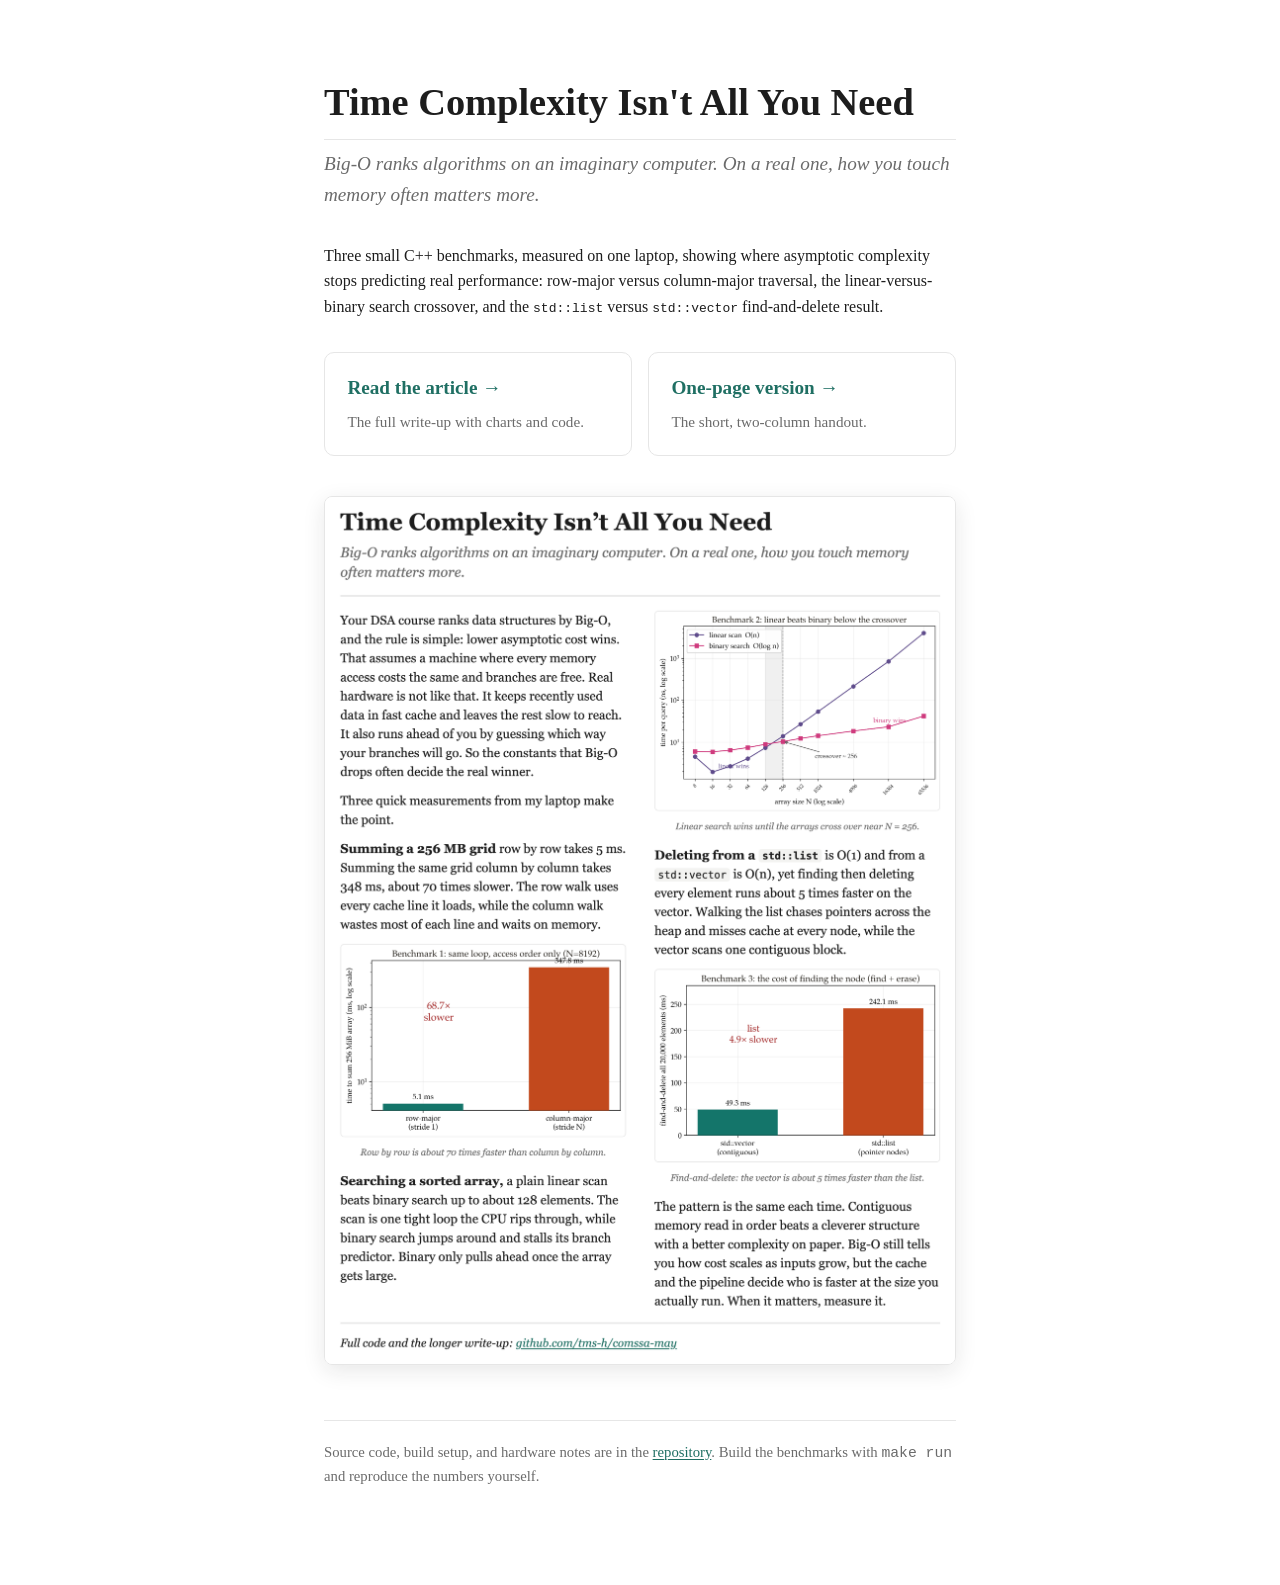
==== index.html @ fe1c4f53 "Initial commit: Time Complexity Isn't All You Need C++ benchmark kit plus newsletter article showing" ====
<!DOCTYPE html>
<html lang="en">
<head>
<meta charset="utf-8">
<meta name="viewport" content="width=device-width, initial-scale=1">
<title>Time Complexity Isn't All You Need</title>
<style>
  :root { --ink:#1d1d1d; --muted:#6b6b6b; --accent:#1f6f63; --rule:#e6e6e6; }
  * { box-sizing:border-box; }
  body {
    font-family: Georgia, Cambria, "Times New Roman", Times, serif;
    color: var(--ink); background:#fff; line-height:1.6; margin:0;
  }
  .wrap { max-width:680px; margin:0 auto; padding:5rem 1.5rem 6rem; }
  h1 { font-size:2.4rem; font-weight:700; line-height:1.15; margin:0 0 .6rem;
       padding-bottom:.9rem; border-bottom:1px solid var(--rule); }
  .deck { font-size:1.2rem; font-style:italic; color:var(--muted); margin:0 0 2rem; }
  p { margin:1rem 0; }
  .cards { display:flex; gap:1rem; flex-wrap:wrap; margin:2rem 0; }
  .card {
    flex:1 1 240px; border:1px solid var(--rule); border-radius:10px;
    padding:1.3rem 1.4rem; text-decoration:none; color:inherit;
    transition: border-color .15s, box-shadow .15s;
  }
  .card:hover { border-color:var(--accent); box-shadow:0 6px 20px rgba(31,111,99,.12); }
  .card h2 { font-size:1.2rem; margin:0 0 .3rem; color:var(--accent); }
  .card span { font-size:.95rem; color:var(--muted); }
  a.inline { color:var(--accent); text-underline-offset:2px; }
  .preview { display:block; margin:2.5rem 0 0; }
  .preview img {
    width:100%; height:auto; border:1px solid var(--rule); border-radius:8px;
    box-shadow:0 6px 22px rgba(29,29,29,.10);
  }
  footer { margin-top:3rem; padding-top:1.2rem; border-top:1px solid var(--rule);
           font-size:.92rem; color:var(--muted); }
</style>
</head>
<body>
<div class="wrap">
  <h1>Time Complexity Isn't All You Need</h1>
  <p class="deck">Big-O ranks algorithms on an imaginary computer. On a real one,
  how you touch memory often matters more.</p>

  <p>Three small C++ benchmarks, measured on one laptop, showing where asymptotic
  complexity stops predicting real performance: row-major versus column-major
  traversal, the linear-versus-binary search crossover, and the
  <code>std::list</code> versus <code>std::vector</code> find-and-delete result.</p>

  <div class="cards">
    <a class="card" href="article.html">
      <h2>Read the article &rarr;</h2>
      <span>The full write-up with charts and code.</span>
    </a>
    <a class="card" href="mini_article.html">
      <h2>One-page version &rarr;</h2>
      <span>The short, two-column handout.</span>
    </a>
  </div>

  <a class="preview" href="article.html">
    <img src="images/mini_article.png" alt="One-page summary of the three benchmarks.">
  </a>

  <footer>
    Source code, build setup, and hardware notes are in the
    <a class="inline" href="https://github.com/tms-h/comssa-may">repository</a>.
    Build the benchmarks with <code>make run</code> and reproduce the numbers yourself.
  </footer>
</div>
</body>
</html>
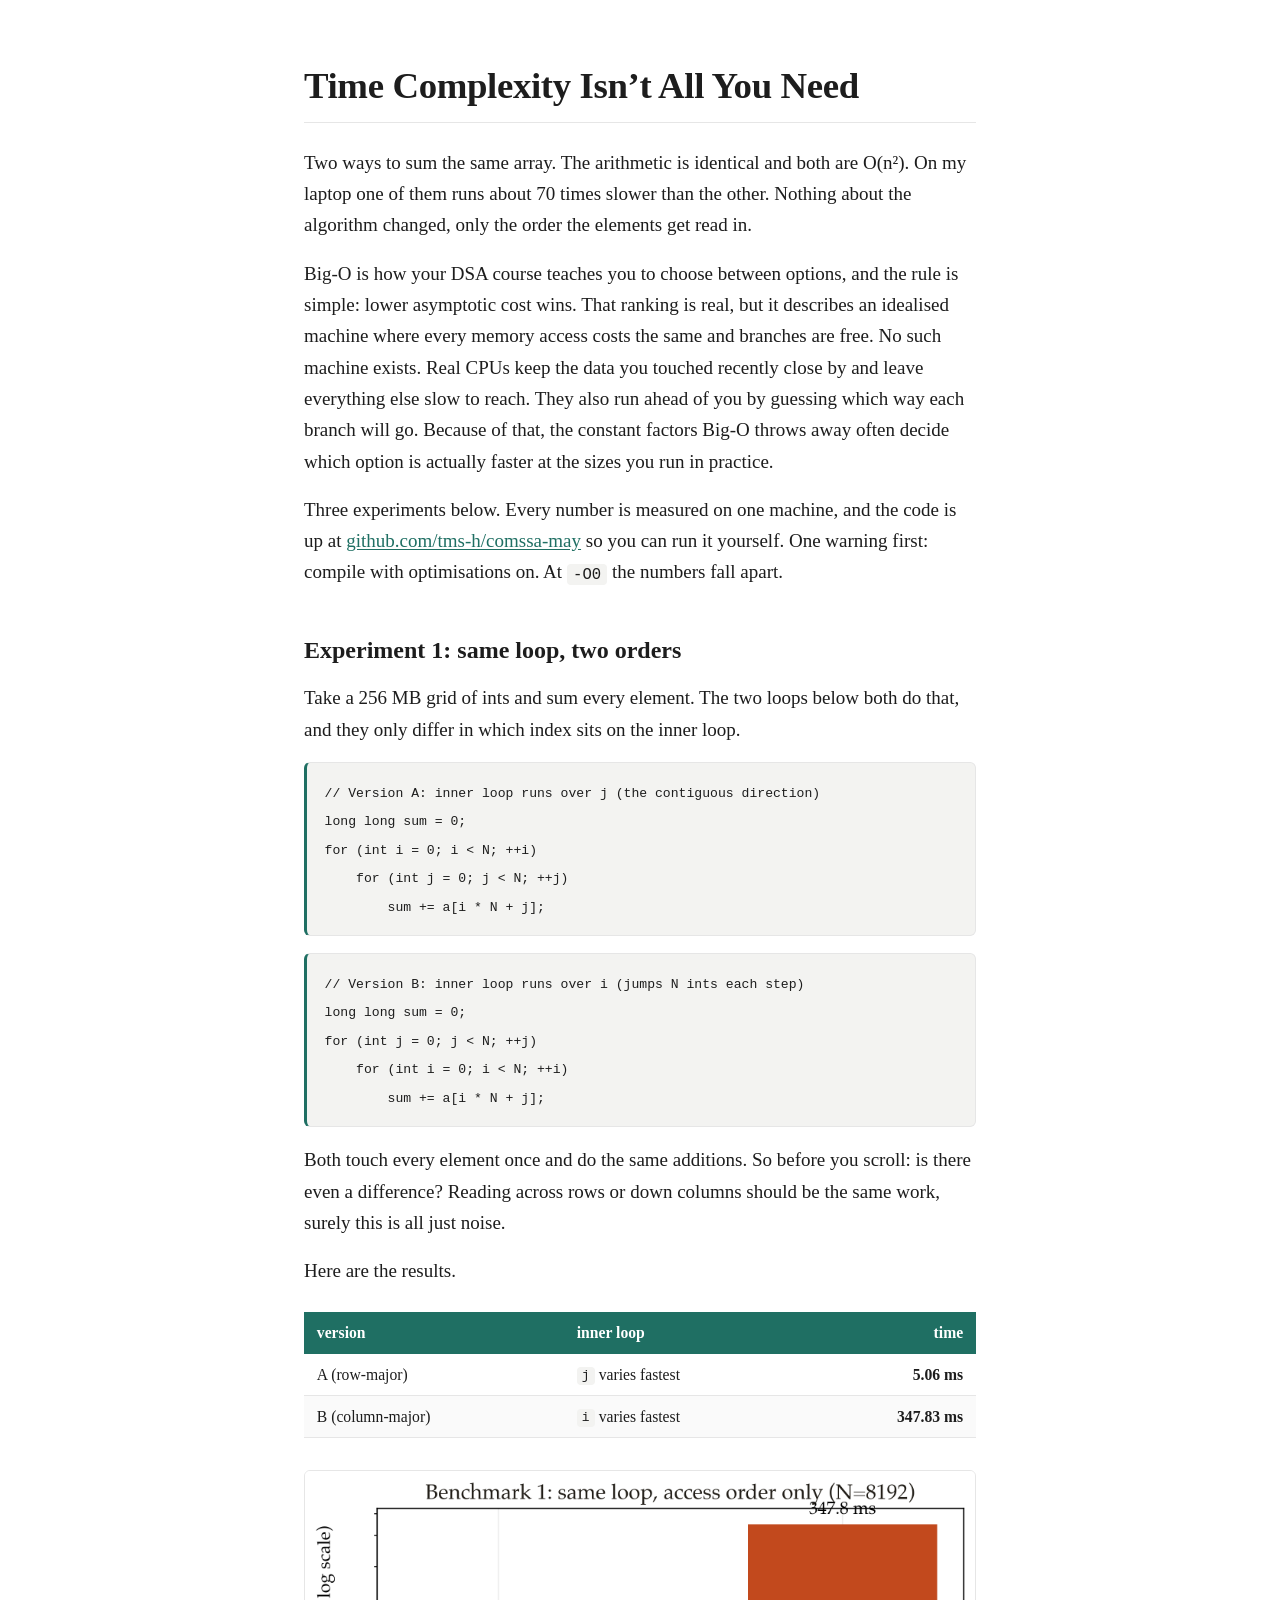
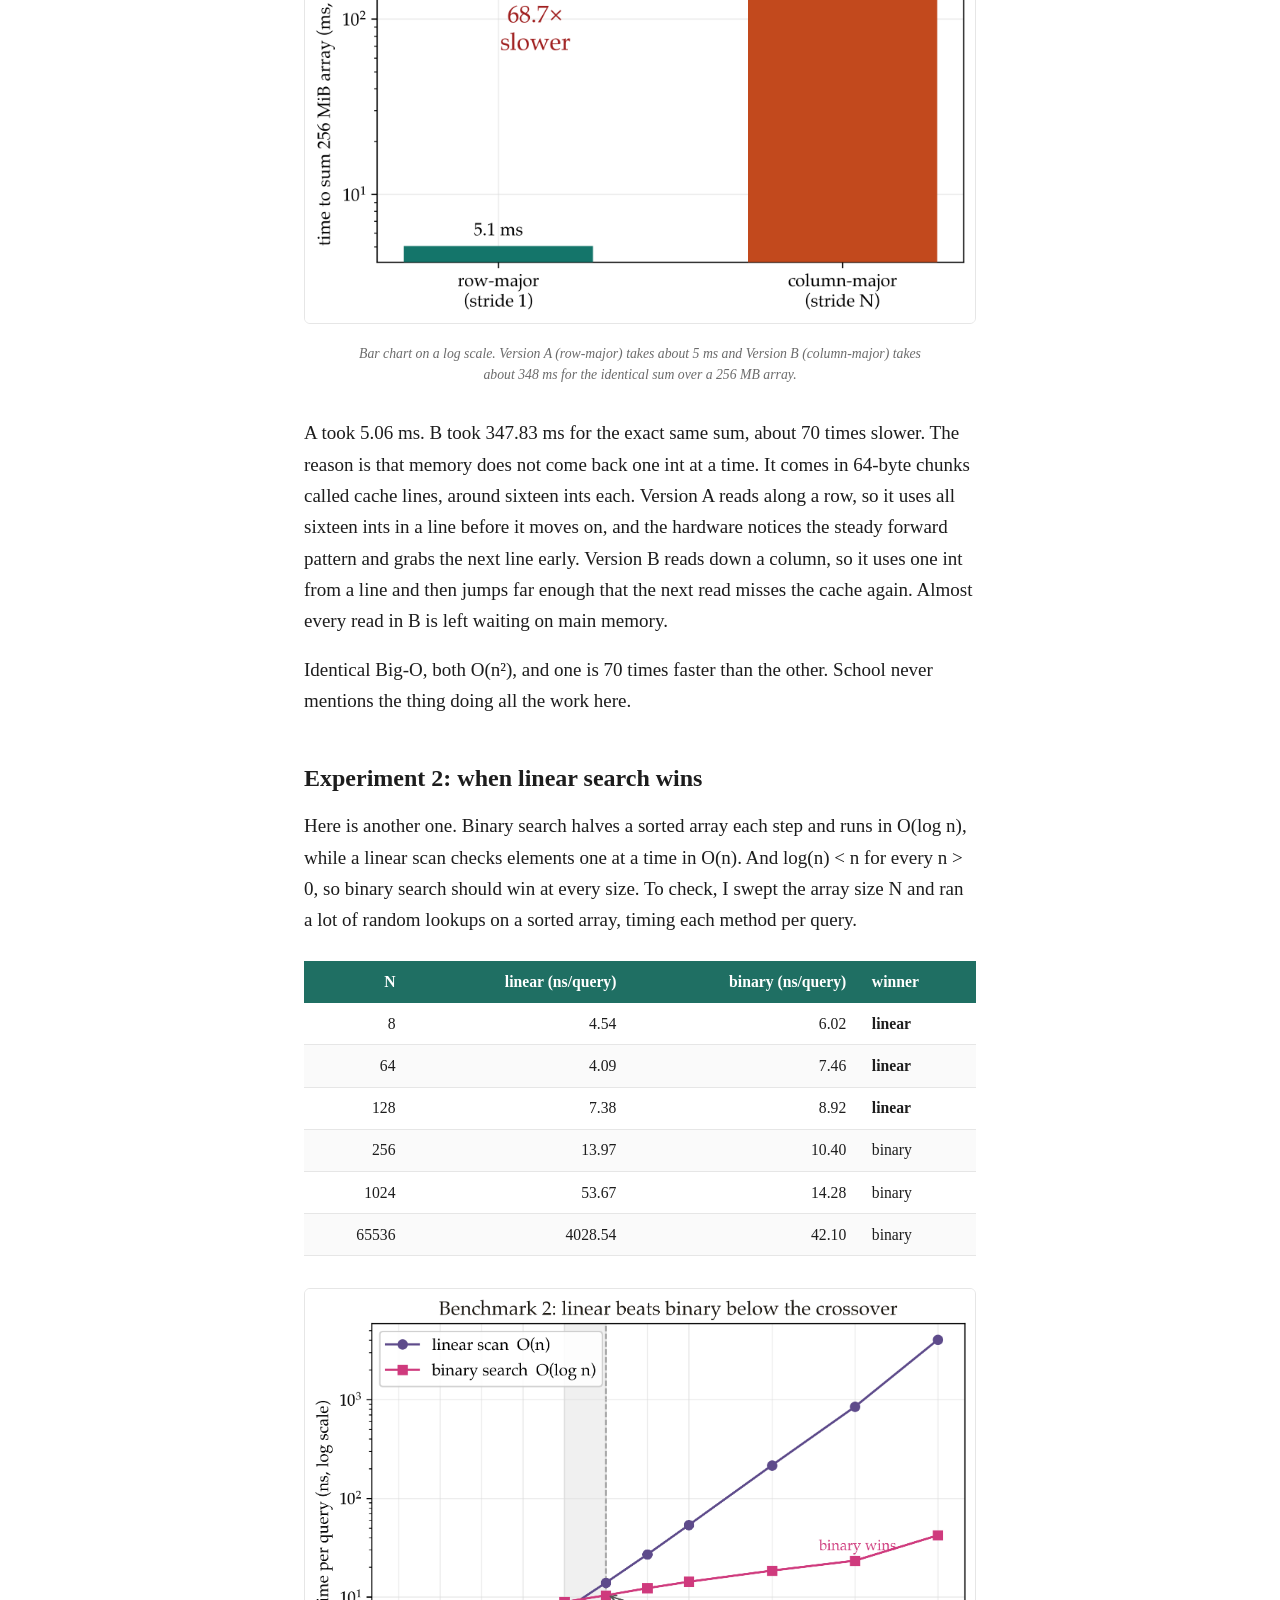
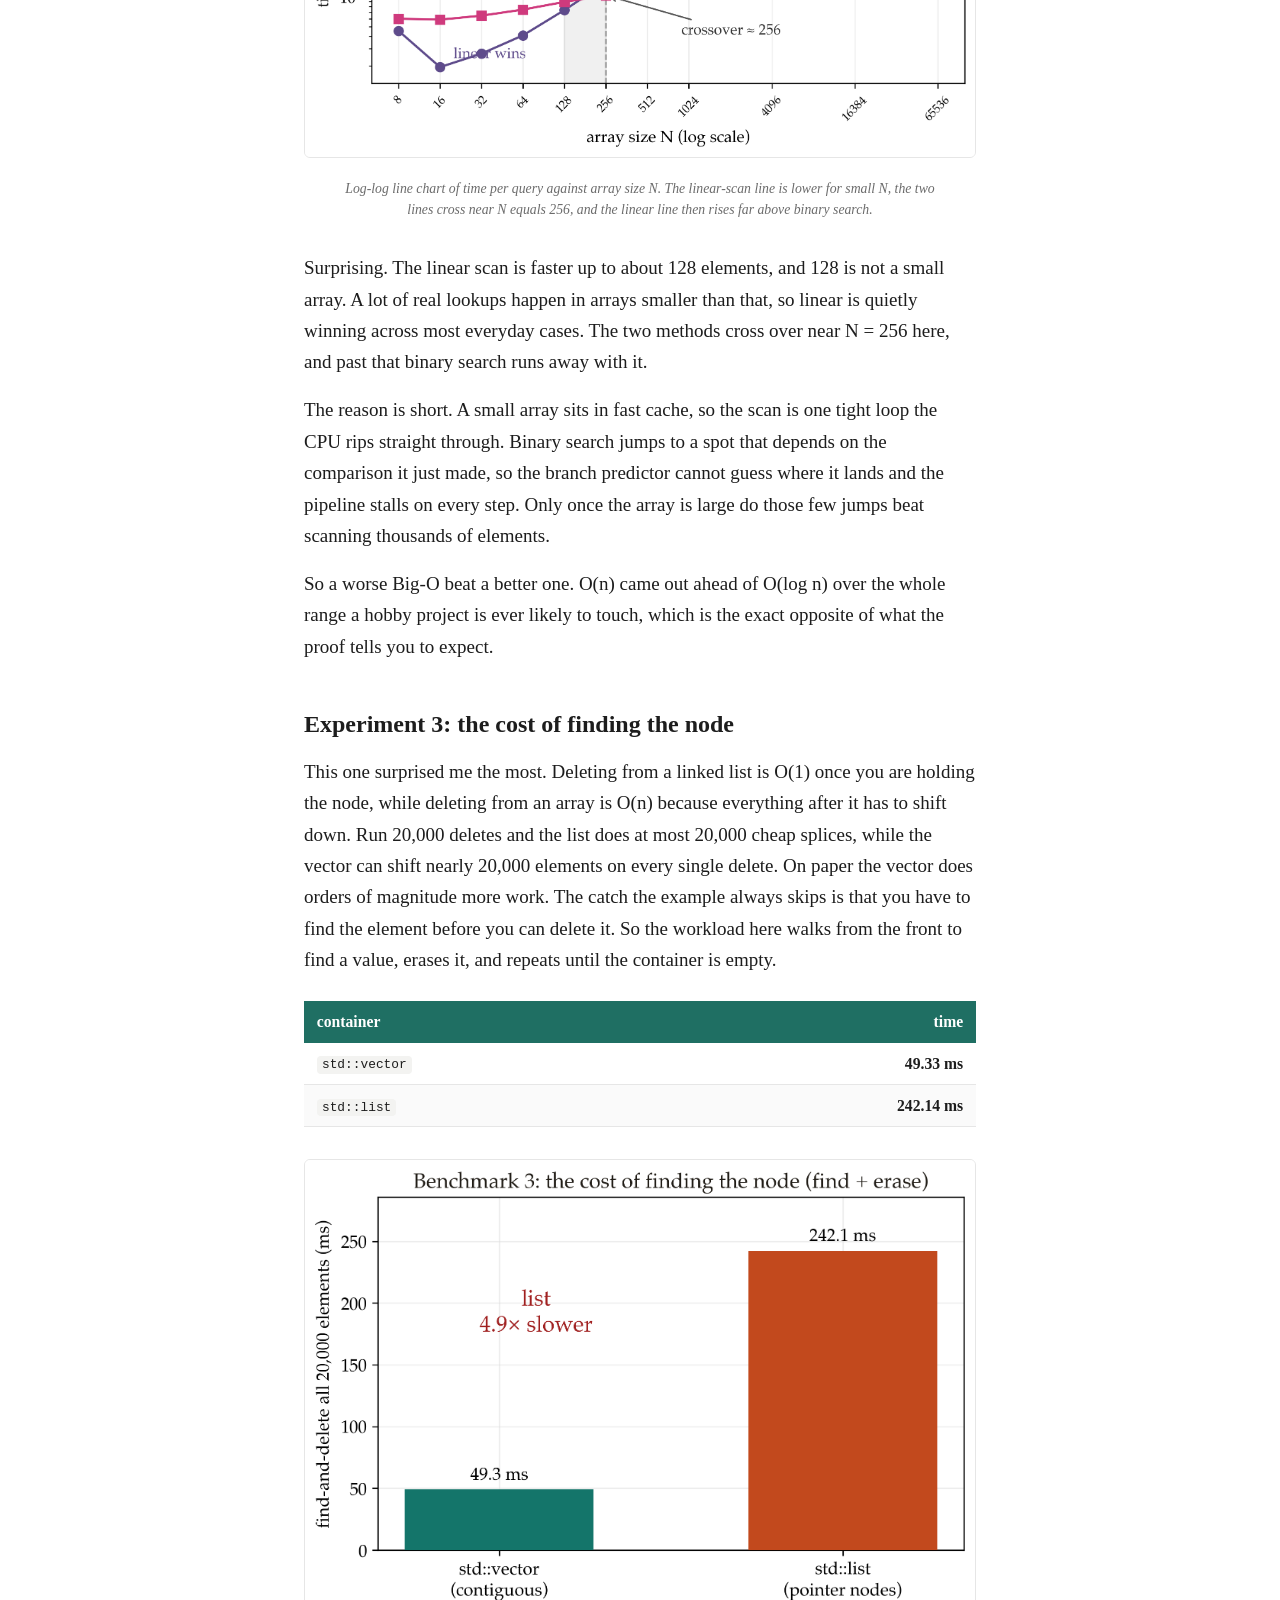
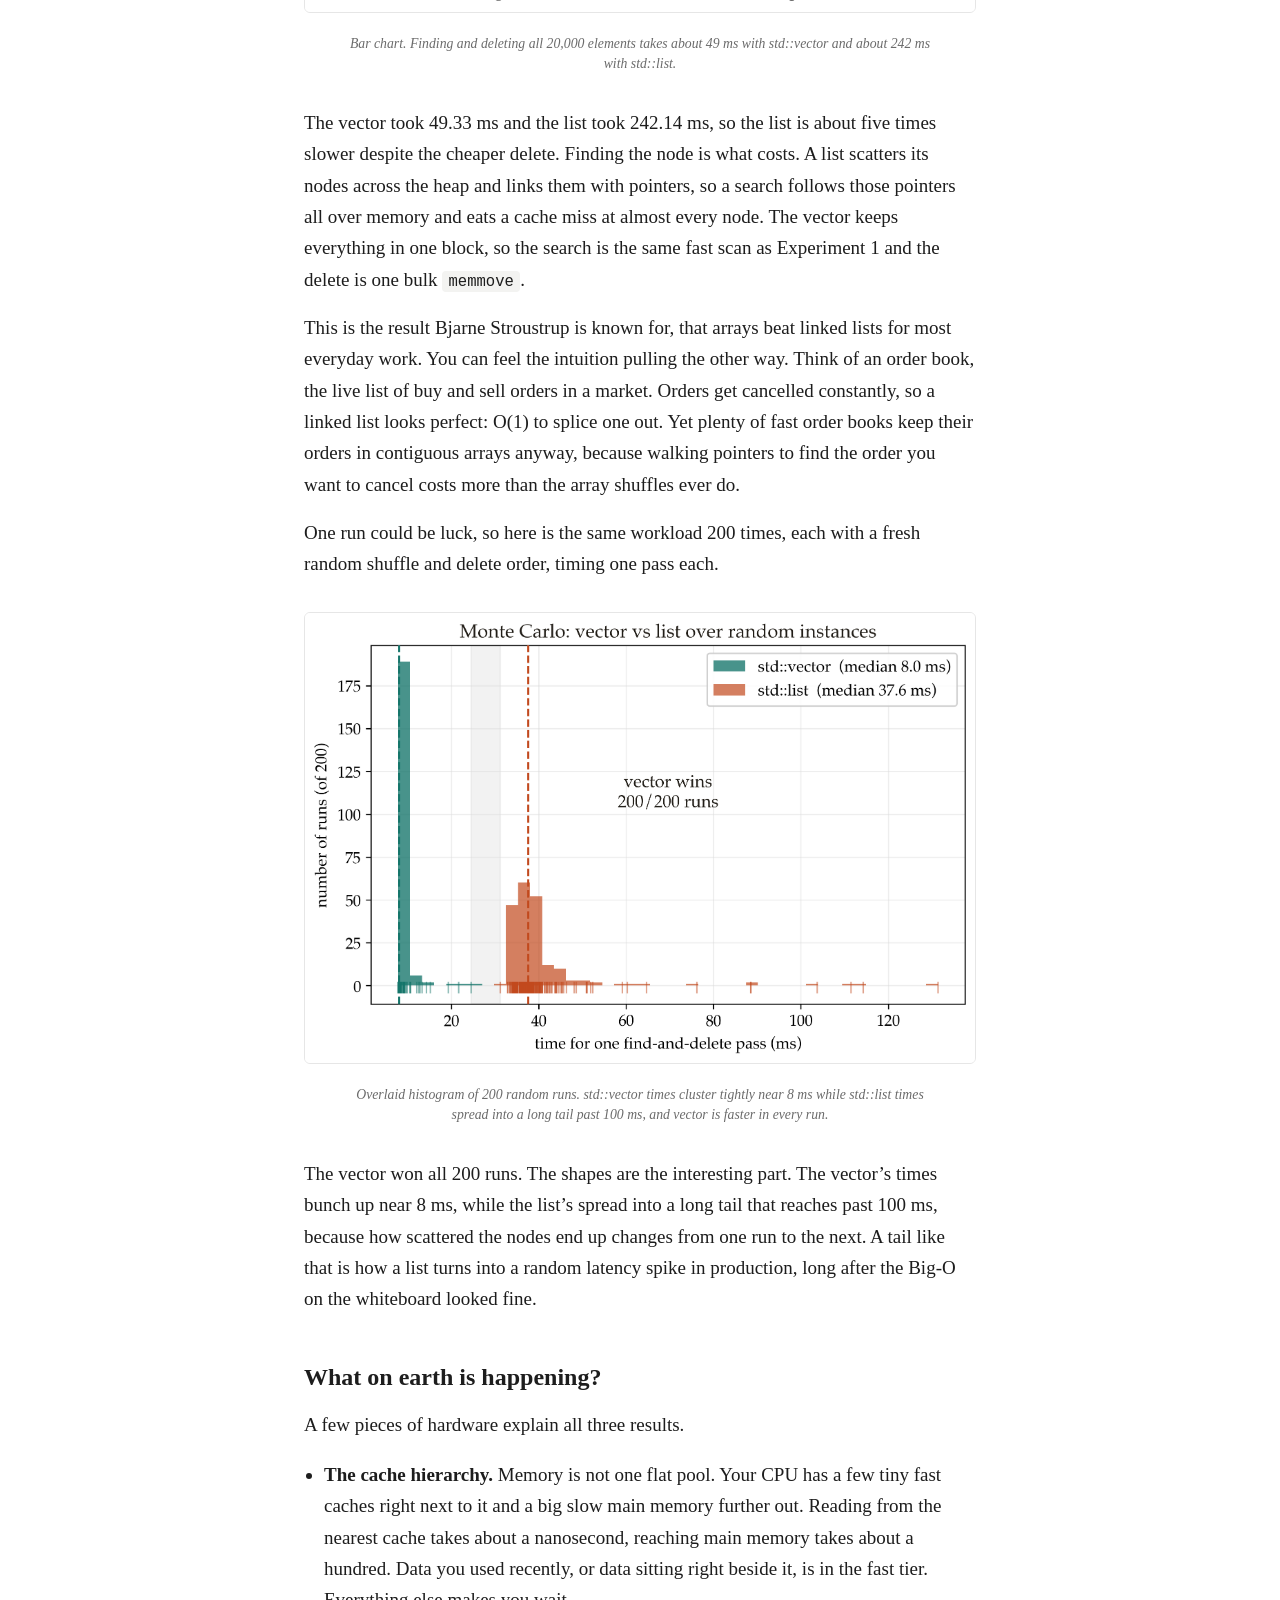
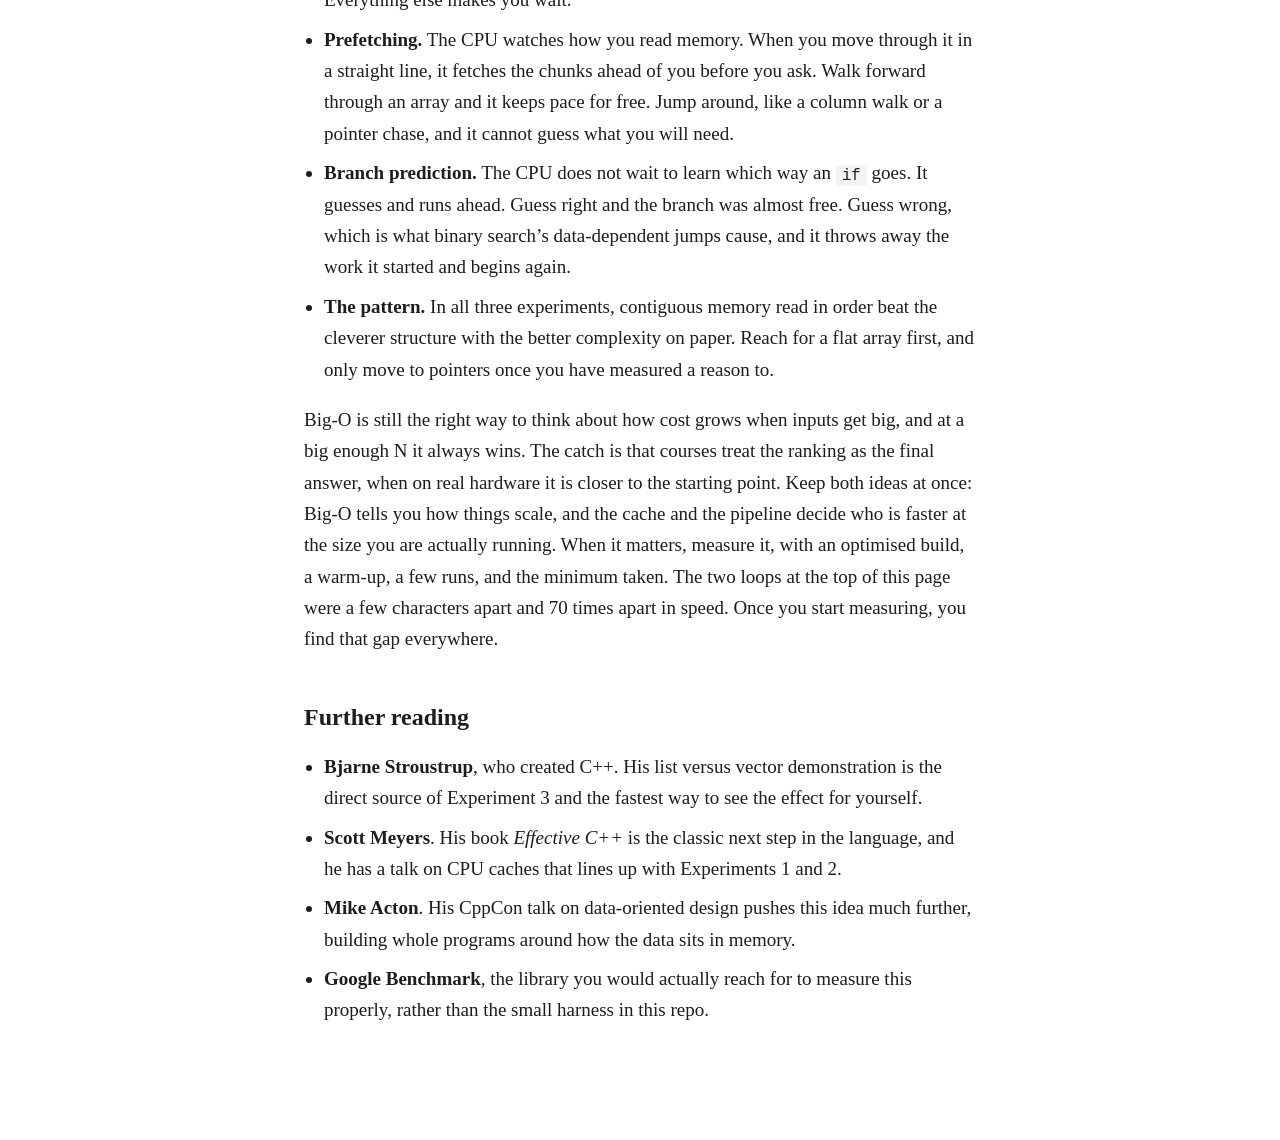
==== commit 64260af9: "Make the article itself the site landing page (index.html); drop separate landing and duplicate arti" ====
--- a/index.html
+++ b/index.html
@@ -1,71 +1,405 @@
 <!DOCTYPE html>
-<html lang="en">
+<html xmlns="http://www.w3.org/1999/xhtml" lang="en" xml:lang="en">
 <head>
-<meta charset="utf-8">
-<meta name="viewport" content="width=device-width, initial-scale=1">
-<title>Time Complexity Isn't All You Need</title>
-<style>
-  :root { --ink:#1d1d1d; --muted:#6b6b6b; --accent:#1f6f63; --rule:#e6e6e6; }
-  * { box-sizing:border-box; }
-  body {
-    font-family: Georgia, Cambria, "Times New Roman", Times, serif;
-    color: var(--ink); background:#fff; line-height:1.6; margin:0;
-  }
-  .wrap { max-width:680px; margin:0 auto; padding:5rem 1.5rem 6rem; }
-  h1 { font-size:2.4rem; font-weight:700; line-height:1.15; margin:0 0 .6rem;
-       padding-bottom:.9rem; border-bottom:1px solid var(--rule); }
-  .deck { font-size:1.2rem; font-style:italic; color:var(--muted); margin:0 0 2rem; }
-  p { margin:1rem 0; }
-  .cards { display:flex; gap:1rem; flex-wrap:wrap; margin:2rem 0; }
-  .card {
-    flex:1 1 240px; border:1px solid var(--rule); border-radius:10px;
-    padding:1.3rem 1.4rem; text-decoration:none; color:inherit;
-    transition: border-color .15s, box-shadow .15s;
-  }
-  .card:hover { border-color:var(--accent); box-shadow:0 6px 20px rgba(31,111,99,.12); }
-  .card h2 { font-size:1.2rem; margin:0 0 .3rem; color:var(--accent); }
-  .card span { font-size:.95rem; color:var(--muted); }
-  a.inline { color:var(--accent); text-underline-offset:2px; }
-  .preview { display:block; margin:2.5rem 0 0; }
-  .preview img {
-    width:100%; height:auto; border:1px solid var(--rule); border-radius:8px;
-    box-shadow:0 6px 22px rgba(29,29,29,.10);
-  }
-  footer { margin-top:3rem; padding-top:1.2rem; border-top:1px solid var(--rule);
-           font-size:.92rem; color:var(--muted); }
+  <meta charset="utf-8" />
+  <meta name="generator" content="pandoc" />
+  <meta name="viewport" content="width=device-width, initial-scale=1.0, user-scalable=yes" />
+  <title>Time Complexity Isn&#39;t All You Need</title>
+  <style>
+
+span.smallcaps{font-variant: small-caps;}
+div.columns{display: flex; gap: min(4vw, 1.5em);}
+div.column{flex: auto; overflow-x: auto;}
+div.hanging-indent{margin-left: 1.5em; text-indent: -1.5em;}
+
+ul.task-list[class]{list-style: none;}
+ul.task-list li input[type="checkbox"] {
+font-size: inherit;
+width: 0.8em;
+margin: 0 0.8em 0.2em -1.6em;
+vertical-align: middle;
+}
+.display.math{display: block; text-align: center; margin: 0.5rem auto;}
+</style>
+  <style type="text/css">
+:root {
+--ink: #1d1d1d;
+--muted: #6b6b6b;
+--accent: #1f6f63; 
+--rule: #e6e6e6;
+--code-bg:#f3f3f1;
+}
+* { box-sizing: border-box; }
+html { -webkit-text-size-adjust: 100%; }
+body {
+font-family: Georgia, Cambria, "Times New Roman", Times, serif;
+color: var(--ink);
+background: #ffffff;
+line-height: 1.65;
+font-size: 19px;
+margin: 0;
+}
+.page {
+max-width: 720px;
+margin: 0 auto;
+padding: 4rem 1.5rem 6rem;
+}
+
+h1, h2, h3 {
+font-family: Georgia, Cambria, "Times New Roman", Times, serif;
+color: var(--ink);
+line-height: 1.22;
+font-weight: 700;
+}
+h1 {
+font-size: 2.3rem;
+letter-spacing: -0.01em;
+margin: 0 0 1.5rem;
+padding-bottom: 0.8rem;
+border-bottom: 1px solid var(--rule);
+}
+h2 {
+font-size: 1.5rem;
+margin: 3rem 0 1rem;
+}
+h3 { font-size: 1.2rem; margin: 2rem 0 0.6rem; }
+p { margin: 1.05rem 0; }
+em { font-style: italic; }
+strong { font-weight: 700; }
+a { color: var(--accent); text-decoration: underline; text-underline-offset: 2px; }
+a:hover { text-decoration-thickness: 2px; }
+code {
+font-family: "SF Mono", Menlo, Consolas, monospace;
+font-size: 0.82em;
+background: var(--code-bg);
+padding: 0.1em 0.4em;
+border-radius: 4px;
+}
+
+pre {
+background: var(--code-bg);
+color: var(--ink);
+border: 1px solid var(--rule);
+border-left: 3px solid var(--accent);
+border-radius: 6px;
+padding: 0.9rem 1.1rem;
+margin: 1.1rem 0;
+overflow-x: auto;
+line-height: 1.5;
+}
+pre code { background: none; padding: 0; font-size: 0.82rem; color: inherit; }
+
+table {
+border-collapse: collapse;
+width: 100%;
+margin: 1.6rem 0;
+font-size: 0.98rem;
+font-variant-numeric: lining-nums tabular-nums;
+}
+thead th {
+background: var(--accent);
+color: #fff;
+font-weight: 700;
+text-align: left;
+padding: 0.5rem 0.8rem;
+}
+tbody td { padding: 0.48rem 0.8rem; border-bottom: 1px solid var(--rule); }
+tbody tr:nth-child(even) { background: #fafafa; }
+td[style*="right"], th[style*="right"] { text-align: right; }
+
+figure { margin: 2rem 0; text-align: center; }
+figure img {
+max-width: 100%;
+height: auto;
+border: 1px solid var(--rule);
+border-radius: 6px;
+background: #fff;
+}
+figcaption {
+font-style: italic;
+font-size: 0.86rem;
+color: var(--muted);
+margin: 0.7rem auto 0;
+line-height: 1.5;
+max-width: 88%;
+}
+ul { padding-left: 1.25rem; }
+li { margin: 0.5rem 0; }
+@media (max-width: 600px) {
+body { font-size: 17px; }
+h1 { font-size: 1.9rem; }
+.page { padding: 2.5rem 1.1rem 4rem; }
+}
 </style>
 </head>
 <body>
-<div class="wrap">
-  <h1>Time Complexity Isn't All You Need</h1>
-  <p class="deck">Big-O ranks algorithms on an imaginary computer. On a real one,
-  how you touch memory often matters more.</p>
-
-  <p>Three small C++ benchmarks, measured on one laptop, showing where asymptotic
-  complexity stops predicting real performance: row-major versus column-major
-  traversal, the linear-versus-binary search crossover, and the
-  <code>std::list</code> versus <code>std::vector</code> find-and-delete result.</p>
-
-  <div class="cards">
-    <a class="card" href="article.html">
-      <h2>Read the article &rarr;</h2>
-      <span>The full write-up with charts and code.</span>
-    </a>
-    <a class="card" href="mini_article.html">
-      <h2>One-page version &rarr;</h2>
-      <span>The short, two-column handout.</span>
-    </a>
-  </div>
-
-  <a class="preview" href="article.html">
-    <img src="images/mini_article.png" alt="One-page summary of the three benchmarks.">
-  </a>
-
-  <footer>
-    Source code, build setup, and hardware notes are in the
-    <a class="inline" href="https://github.com/tms-h/comssa-may">repository</a>.
-    Build the benchmarks with <code>make run</code> and reproduce the numbers yourself.
-  </footer>
+<div class="page">
+<h1 id="time-complexity-isnt-all-you-need">Time Complexity Isn’t All You
+Need</h1>
+<p>Two ways to sum the same array. The arithmetic is identical and both
+are O(n²). On my laptop one of them runs about 70 times slower than the
+other. Nothing about the algorithm changed, only the order the elements
+get read in.</p>
+<p>Big-O is how your DSA course teaches you to choose between options,
+and the rule is simple: lower asymptotic cost wins. That ranking is
+real, but it describes an idealised machine where every memory access
+costs the same and branches are free. No such machine exists. Real CPUs
+keep the data you touched recently close by and leave everything else
+slow to reach. They also run ahead of you by guessing which way each
+branch will go. Because of that, the constant factors Big-O throws away
+often decide which option is actually faster at the sizes you run in
+practice.</p>
+<p>Three experiments below. Every number is measured on one machine, and
+the code is up at <a href="https://github.com/tms-h/comssa-may">github.com/tms-h/comssa-may</a>
+so you can run it yourself. One warning first: compile with
+optimisations on. At <code>-O0</code> the numbers fall apart.</p>
+<h2 id="experiment-1-same-loop-two-orders">Experiment 1: same loop, two
+orders</h2>
+<p>Take a 256 MB grid of ints and sum every element. The two loops below
+both do that, and they only differ in which index sits on the inner
+loop.</p>
+<pre class="cpp"><code>// Version A: inner loop runs over j (the contiguous direction)
+long long sum = 0;
+for (int i = 0; i &lt; N; ++i)
+    for (int j = 0; j &lt; N; ++j)
+        sum += a[i * N + j];</code></pre>
+<pre class="cpp"><code>// Version B: inner loop runs over i (jumps N ints each step)
+long long sum = 0;
+for (int j = 0; j &lt; N; ++j)
+    for (int i = 0; i &lt; N; ++i)
+        sum += a[i * N + j];</code></pre>
+<p>Both touch every element once and do the same additions. So before
+you scroll: is there even a difference? Reading across rows or down
+columns should be the same work, surely this is all just noise.</p>
+<p>Here are the results.</p>
+<table>
+<thead>
+<tr>
+<th>version</th>
+<th>inner loop</th>
+<th style="text-align: right;">time</th>
+</tr>
+</thead>
+<tbody>
+<tr>
+<td>A (row-major)</td>
+<td><code>j</code> varies fastest</td>
+<td style="text-align: right;"><strong>5.06 ms</strong></td>
+</tr>
+<tr>
+<td>B (column-major)</td>
+<td><code>i</code> varies fastest</td>
+<td style="text-align: right;"><strong>347.83 ms</strong></td>
+</tr>
+</tbody>
+</table>
+<figure>
+<img role="img" aria-label="Bar chart on a log scale. Version A (row-major) takes about 5 ms and Version B (column-major) takes about 348 ms for the identical sum over a 256 MB array." src="[data-uri]" alt="Bar chart on a log scale. Version A (row-major) takes about 5 ms and Version B (column-major) takes about 348 ms for the identical sum over a 256 MB array." />
+<figcaption aria-hidden="true">Bar chart on a log scale. Version A
+(row-major) takes about 5 ms and Version B (column-major) takes about
+348 ms for the identical sum over a 256 MB array.</figcaption>
+</figure>
+<p>A took 5.06 ms. B took 347.83 ms for the exact same sum, about 70
+times slower. The reason is that memory does not come back one int at a
+time. It comes in 64-byte chunks called cache lines, around sixteen ints
+each. Version A reads along a row, so it uses all sixteen ints in a line
+before it moves on, and the hardware notices the steady forward pattern
+and grabs the next line early. Version B reads down a column, so it uses
+one int from a line and then jumps far enough that the next read misses
+the cache again. Almost every read in B is left waiting on main
+memory.</p>
+<p>Identical Big-O, both O(n²), and one is 70 times faster than the
+other. School never mentions the thing doing all the work here.</p>
+<h2 id="experiment-2-when-linear-search-wins">Experiment 2: when linear
+search wins</h2>
+<p>Here is another one. Binary search halves a sorted array each step
+and runs in O(log n), while a linear scan checks elements one at a time
+in O(n). And log(n) &lt; n for every n &gt; 0, so binary search should
+win at every size. To check, I swept the array size N and ran a lot of
+random lookups on a sorted array, timing each method per query.</p>
+<table>
+<thead>
+<tr>
+<th style="text-align: right;">N</th>
+<th style="text-align: right;">linear (ns/query)</th>
+<th style="text-align: right;">binary (ns/query)</th>
+<th style="text-align: left;">winner</th>
+</tr>
+</thead>
+<tbody>
+<tr>
+<td style="text-align: right;">8</td>
+<td style="text-align: right;">4.54</td>
+<td style="text-align: right;">6.02</td>
+<td style="text-align: left;"><strong>linear</strong></td>
+</tr>
+<tr>
+<td style="text-align: right;">64</td>
+<td style="text-align: right;">4.09</td>
+<td style="text-align: right;">7.46</td>
+<td style="text-align: left;"><strong>linear</strong></td>
+</tr>
+<tr>
+<td style="text-align: right;">128</td>
+<td style="text-align: right;">7.38</td>
+<td style="text-align: right;">8.92</td>
+<td style="text-align: left;"><strong>linear</strong></td>
+</tr>
+<tr>
+<td style="text-align: right;">256</td>
+<td style="text-align: right;">13.97</td>
+<td style="text-align: right;">10.40</td>
+<td style="text-align: left;">binary</td>
+</tr>
+<tr>
+<td style="text-align: right;">1024</td>
+<td style="text-align: right;">53.67</td>
+<td style="text-align: right;">14.28</td>
+<td style="text-align: left;">binary</td>
+</tr>
+<tr>
+<td style="text-align: right;">65536</td>
+<td style="text-align: right;">4028.54</td>
+<td style="text-align: right;">42.10</td>
+<td style="text-align: left;">binary</td>
+</tr>
+</tbody>
+</table>
+<figure>
+<img role="img" aria-label="Log-log line chart of time per query against array size N. The linear-scan line is lower for small N, the two lines cross near N equals 256, and the linear line then rises far above binary search." src="[data-uri]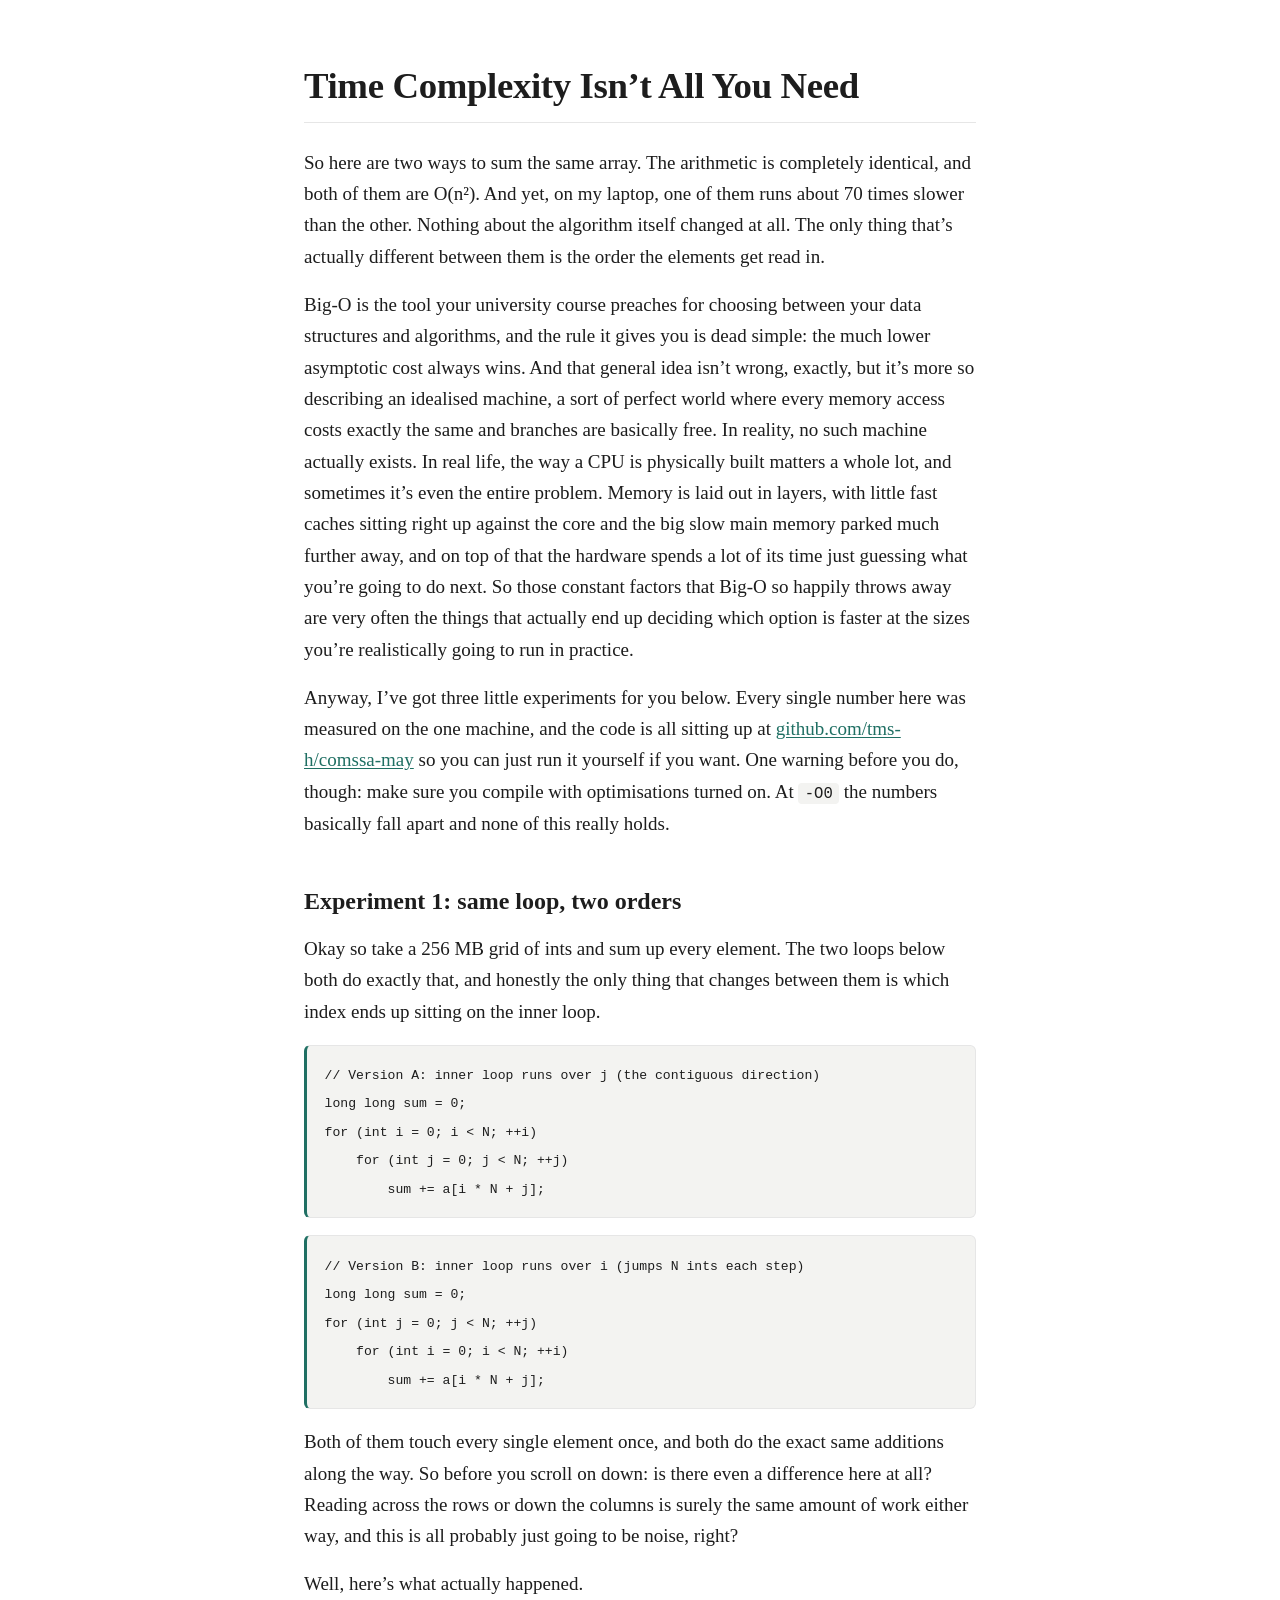
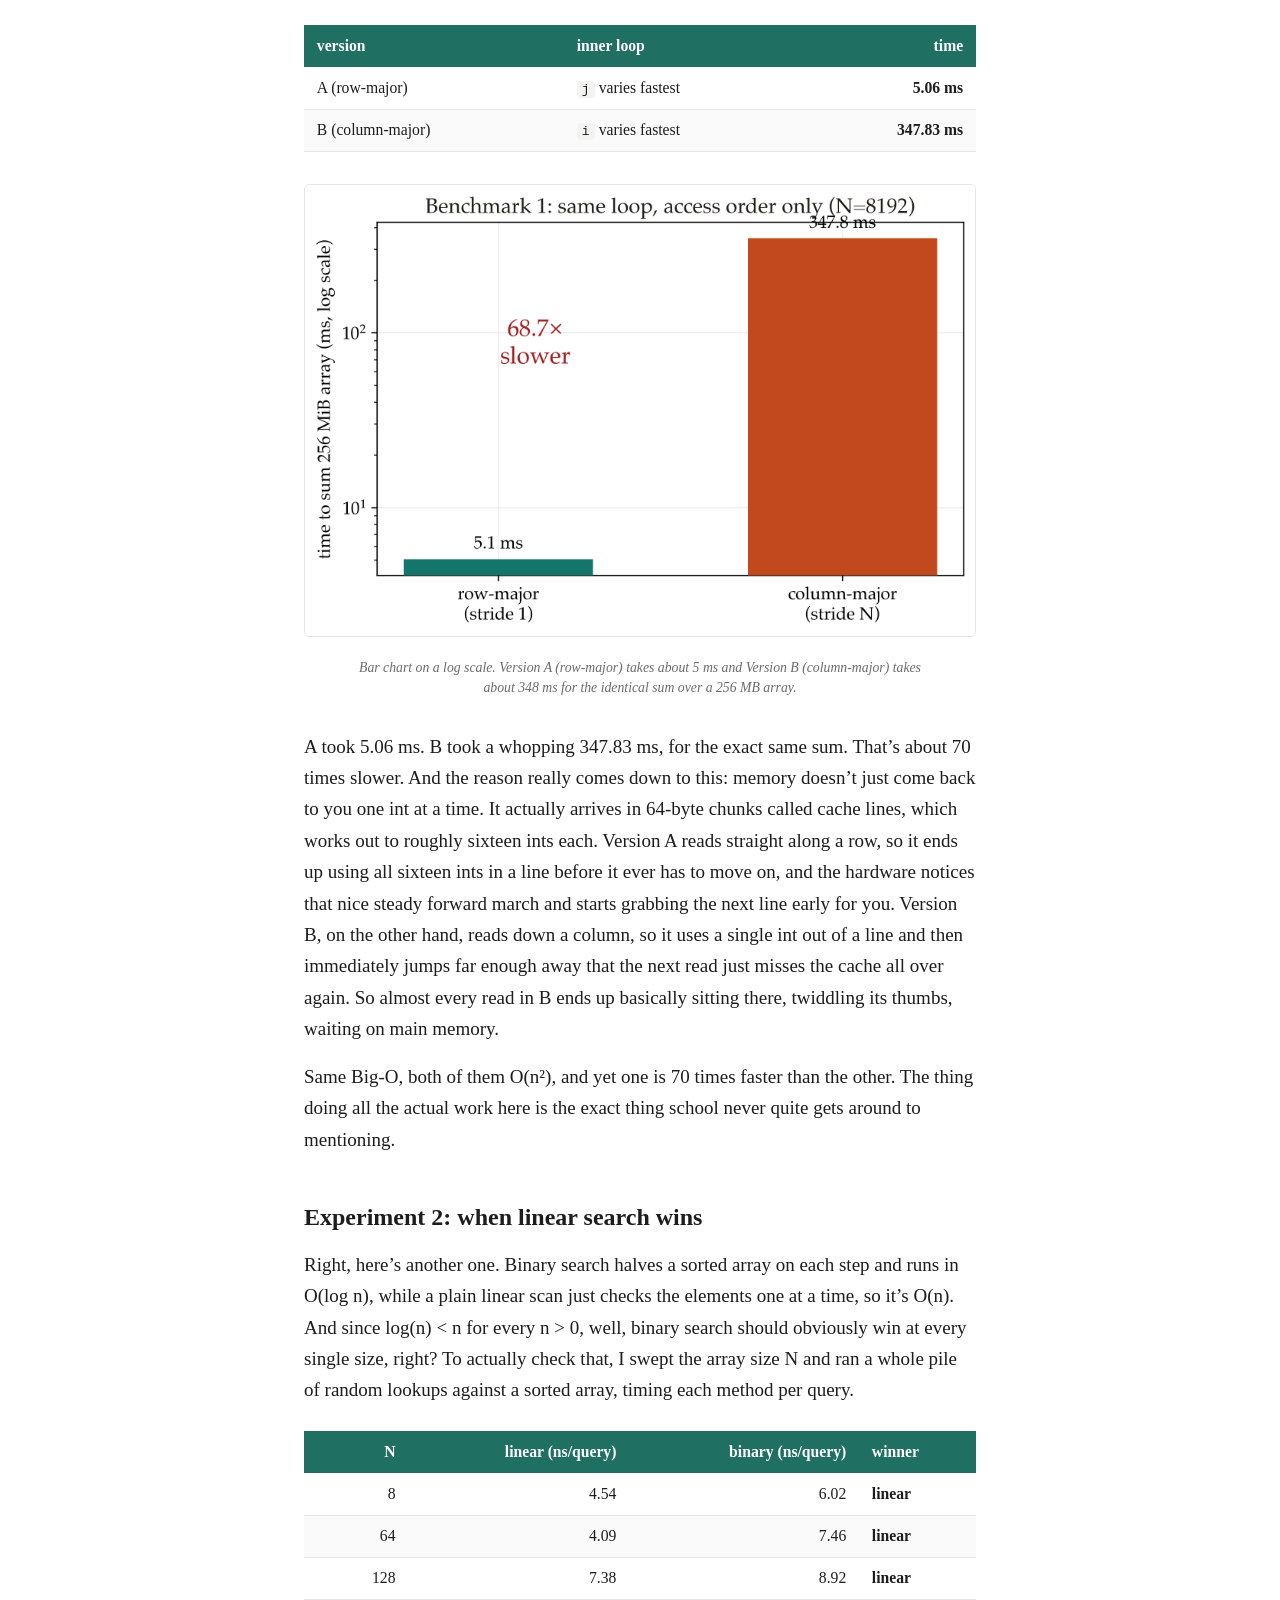
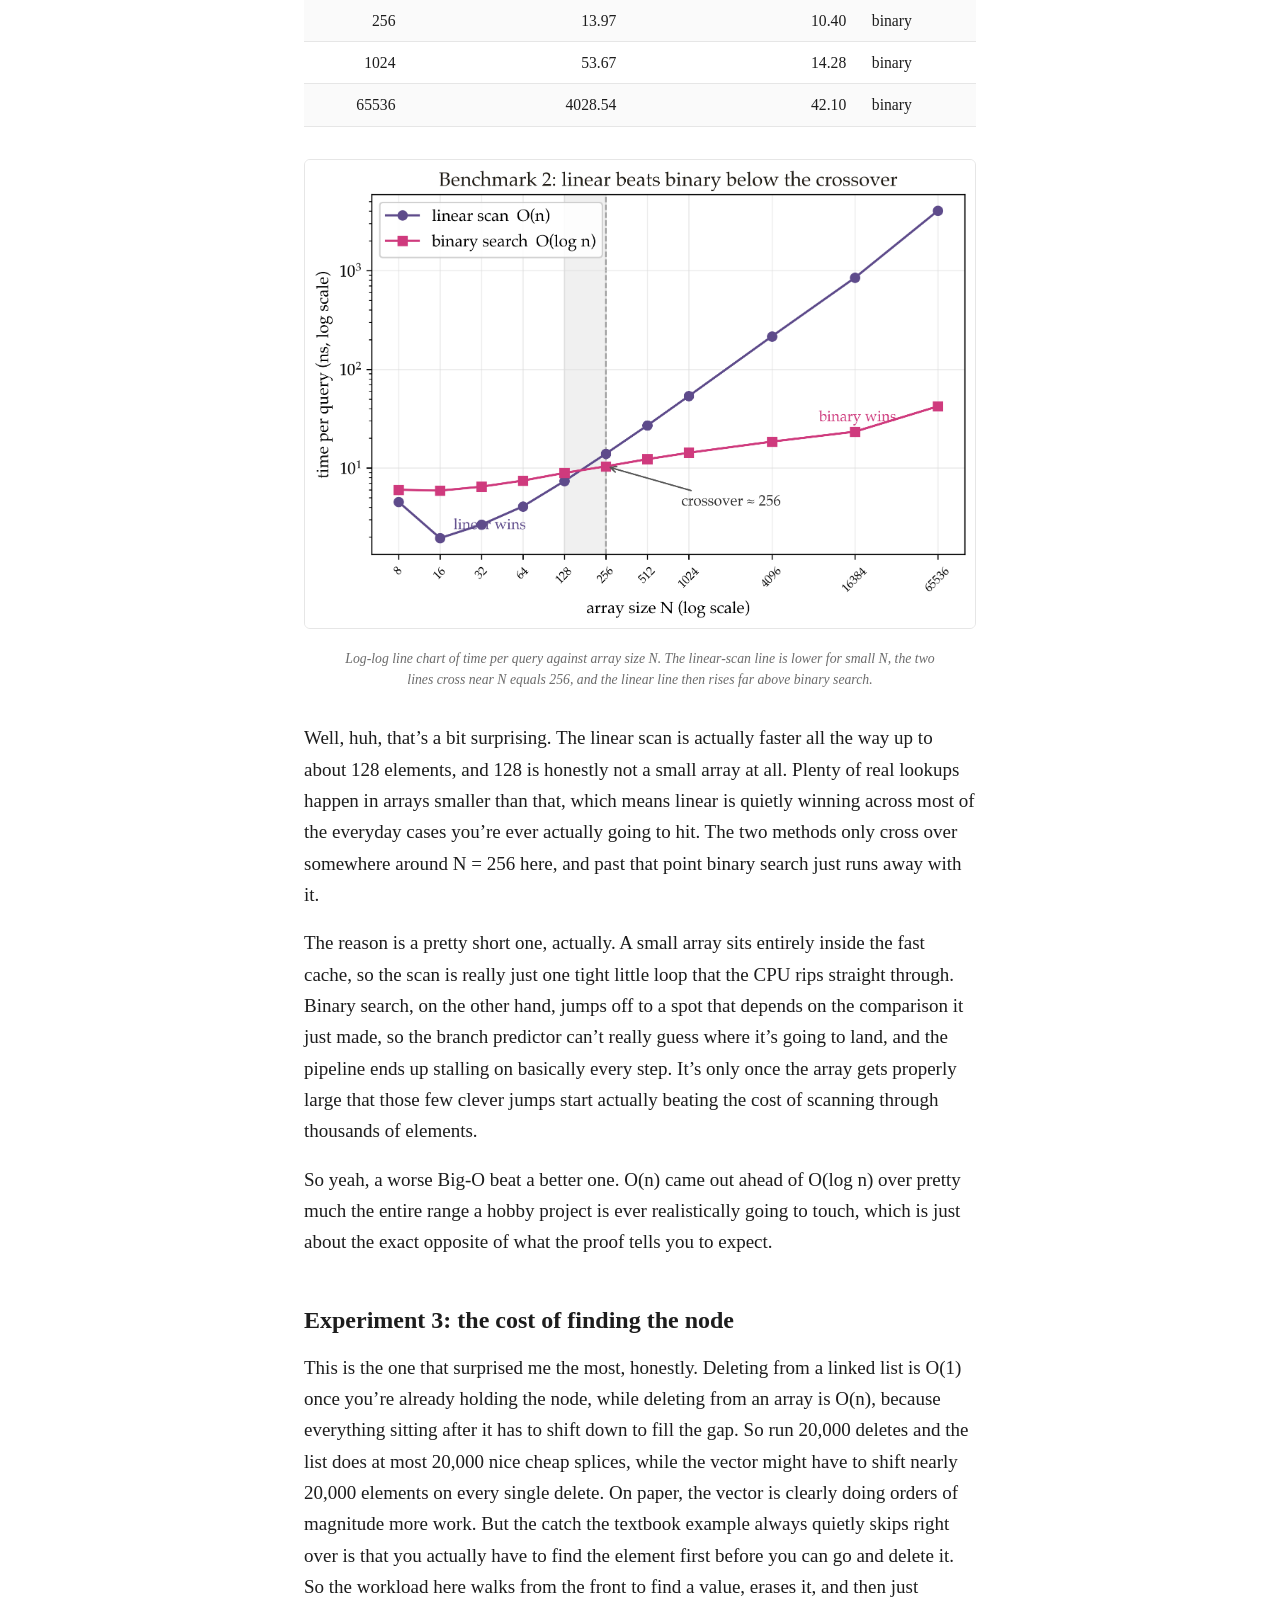
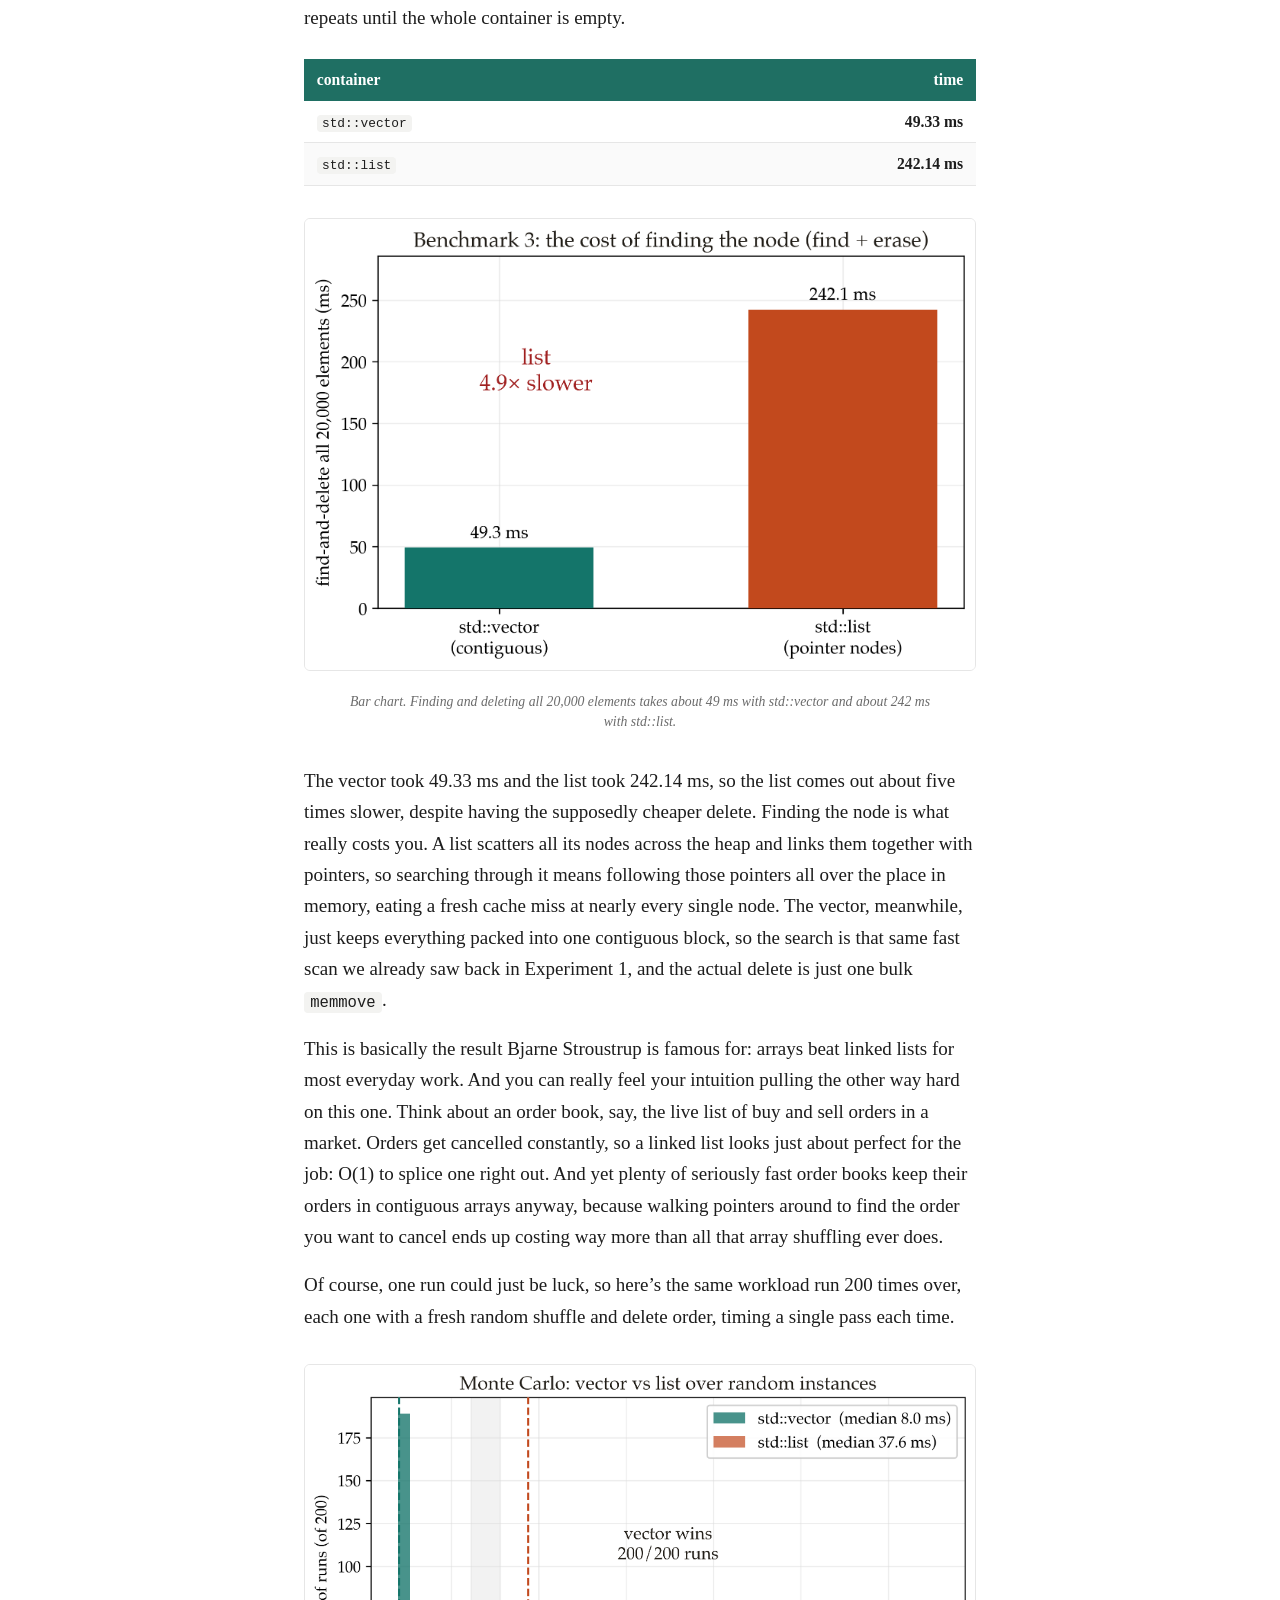
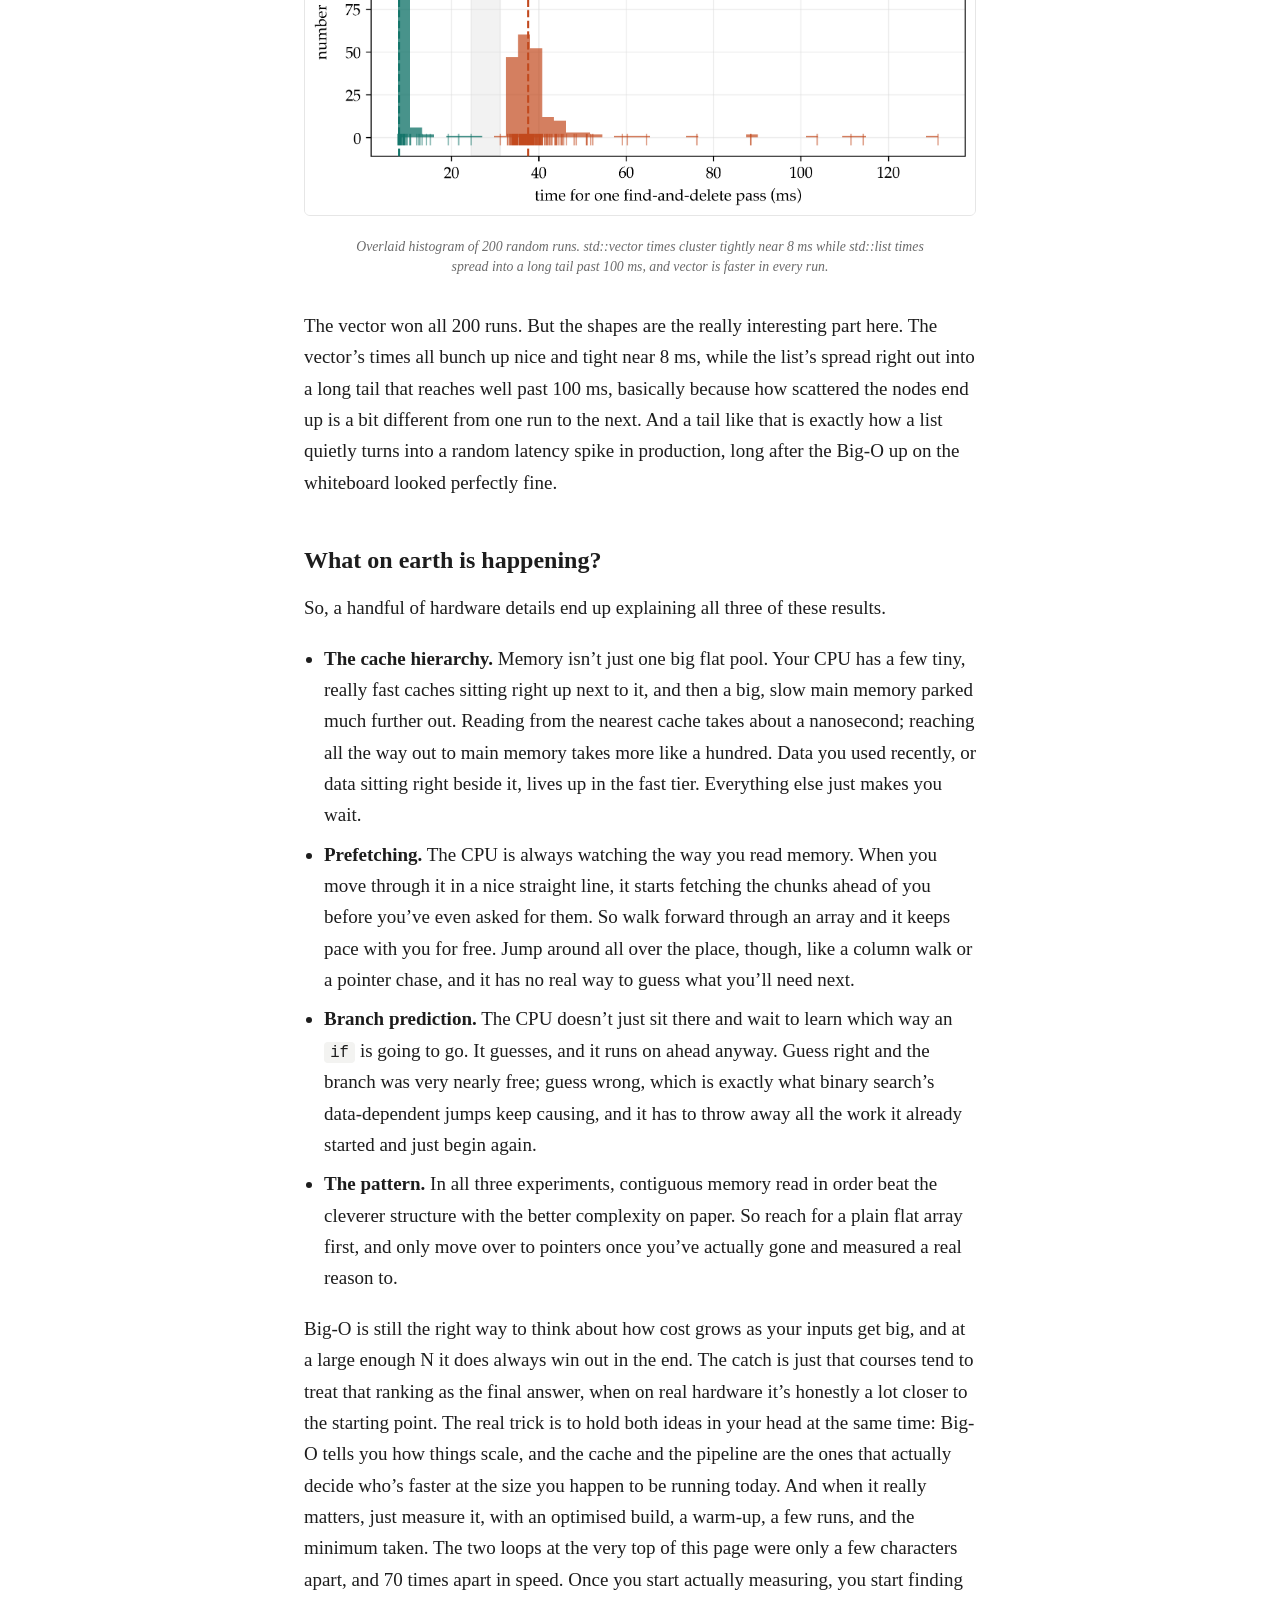
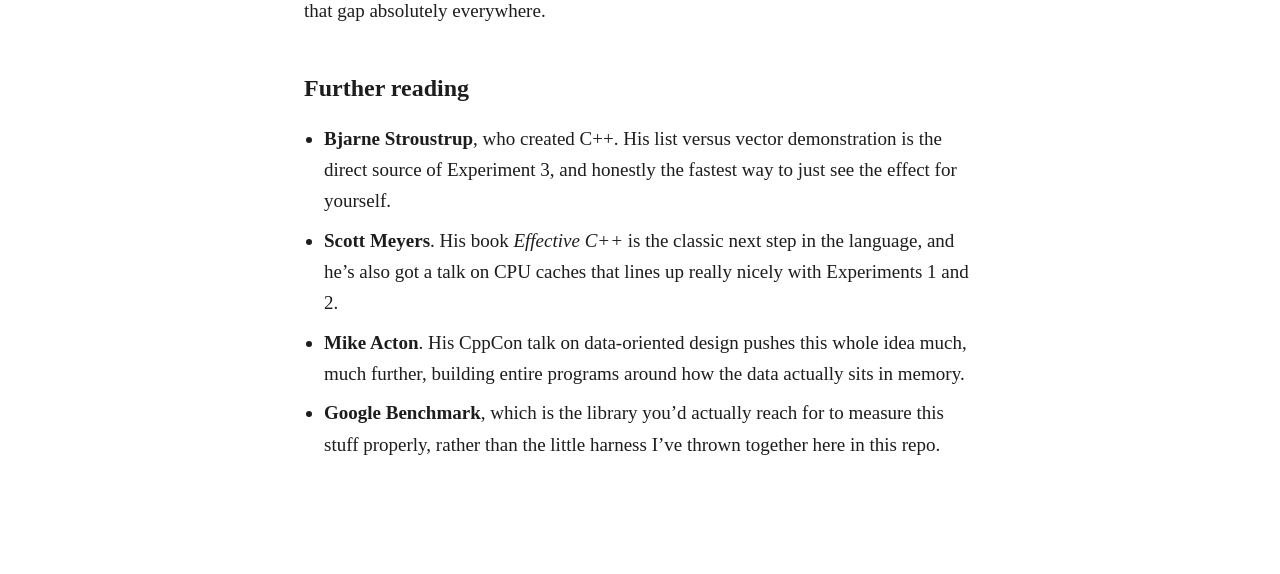
==== commit dfca3325: "Rewrite article prose in a looser, more conversational voice" ====
--- a/index.html
+++ b/index.html
@@ -136,28 +136,34 @@
 <div class="page">
 <h1 id="time-complexity-isnt-all-you-need">Time Complexity Isn’t All You
 Need</h1>
-<p>Two ways to sum the same array. The arithmetic is identical and both
-are O(n²). On my laptop one of them runs about 70 times slower than the
-other. Nothing about the algorithm changed, only the order the elements
-get read in.</p>
-<p>Big-O is how your DSA course teaches you to choose between options,
-and the rule is simple: lower asymptotic cost wins. That ranking is
-real, but it describes an idealised machine where every memory access
-costs the same and branches are free. No such machine exists. Real CPUs
-keep the data you touched recently close by and leave everything else
-slow to reach. They also run ahead of you by guessing which way each
-branch will go. Because of that, the constant factors Big-O throws away
-often decide which option is actually faster at the sizes you run in
-practice.</p>
-<p>Three experiments below. Every number is measured on one machine, and
-the code is up at <a href="https://github.com/tms-h/comssa-may">github.com/tms-h/comssa-may</a>
-so you can run it yourself. One warning first: compile with
-optimisations on. At <code>-O0</code> the numbers fall apart.</p>
+<p>So here are two ways to sum the same array. The arithmetic is completely
+identical, and both of them are O(n²). And yet, on my laptop, one of them runs
+about 70 times slower than the other. Nothing about the algorithm itself changed
+at all. The only thing that’s actually different between them is the order the
+elements get read in.</p>
+<p>Big-O is the tool your university course preaches for choosing between your data
+structures and algorithms, and the rule it gives you is dead simple: the much
+lower asymptotic cost always wins. And that general idea isn’t wrong, exactly,
+but it’s more so describing an idealised machine, a sort of perfect world where
+every memory access costs exactly the same and branches are basically free. In
+reality, no such machine actually exists. In real life, the way a CPU is
+physically built matters a whole lot, and sometimes it’s even the entire problem.
+Memory is laid out in layers, with little fast caches sitting right up against the
+core and the big slow main memory parked much further away, and on top of that
+the hardware spends a lot of its time just guessing what you’re going to do next.
+So those constant factors that Big-O so happily throws away are very often the
+things that actually end up deciding which option is faster at the sizes you’re
+realistically going to run in practice.</p>
+<p>Anyway, I’ve got three little experiments for you below. Every single number here
+was measured on the one machine, and the code is all sitting up at <a href="https://github.com/tms-h/comssa-may">github.com/tms-h/comssa-may</a>
+so you can just run it yourself if you want. One warning before you do, though:
+make sure you compile with optimisations turned on. At <code>-O0</code> the
+numbers basically fall apart and none of this really holds.</p>
 <h2 id="experiment-1-same-loop-two-orders">Experiment 1: same loop, two
 orders</h2>
-<p>Take a 256 MB grid of ints and sum every element. The two loops below
-both do that, and they only differ in which index sits on the inner
-loop.</p>
+<p>Okay so take a 256 MB grid of ints and sum up every element. The two loops below
+both do exactly that, and honestly the only thing that changes between them is
+which index ends up sitting on the inner loop.</p>
 <pre class="cpp"><code>// Version A: inner loop runs over j (the contiguous direction)
 long long sum = 0;
 for (int i = 0; i &lt; N; ++i)
@@ -168,10 +174,11 @@
 for (int j = 0; j &lt; N; ++j)
     for (int i = 0; i &lt; N; ++i)
         sum += a[i * N + j];</code></pre>
-<p>Both touch every element once and do the same additions. So before
-you scroll: is there even a difference? Reading across rows or down
-columns should be the same work, surely this is all just noise.</p>
-<p>Here are the results.</p>
+<p>Both of them touch every single element once, and both do the exact same
+additions along the way. So before you scroll on down: is there even a difference
+here at all? Reading across the rows or down the columns is surely the same amount
+of work either way, and this is all probably just going to be noise, right?</p>
+<p>Well, here’s what actually happened.</p>
 <table>
 <thead>
 <tr>
@@ -199,24 +206,28 @@
 (row-major) takes about 5 ms and Version B (column-major) takes about
 348 ms for the identical sum over a 256 MB array.</figcaption>
 </figure>
-<p>A took 5.06 ms. B took 347.83 ms for the exact same sum, about 70
-times slower. The reason is that memory does not come back one int at a
-time. It comes in 64-byte chunks called cache lines, around sixteen ints
-each. Version A reads along a row, so it uses all sixteen ints in a line
-before it moves on, and the hardware notices the steady forward pattern
-and grabs the next line early. Version B reads down a column, so it uses
-one int from a line and then jumps far enough that the next read misses
-the cache again. Almost every read in B is left waiting on main
-memory.</p>
-<p>Identical Big-O, both O(n²), and one is 70 times faster than the
-other. School never mentions the thing doing all the work here.</p>
+<p>A took 5.06 ms. B took a whopping 347.83 ms, for the exact same sum. That’s about
+70 times slower. And the reason really comes down to this: memory doesn’t just
+come back to you one int at a time. It actually arrives in 64-byte chunks called
+cache lines, which works out to roughly sixteen ints each. Version A reads
+straight along a row, so it ends up using all sixteen ints in a line before it
+ever has to move on, and the hardware notices that nice steady forward march and
+starts grabbing the next line early for you. Version B, on the other hand, reads
+down a column, so it uses a single int out of a line and then immediately jumps
+far enough away that the next read just misses the cache all over again. So almost
+every read in B ends up basically sitting there, twiddling its thumbs, waiting on
+main memory.</p>
+<p>Same Big-O, both of them O(n²), and yet one is 70 times faster than the other.
+The thing doing all the actual work here is the exact thing school never quite
+gets around to mentioning.</p>
 <h2 id="experiment-2-when-linear-search-wins">Experiment 2: when linear
 search wins</h2>
-<p>Here is another one. Binary search halves a sorted array each step
-and runs in O(log n), while a linear scan checks elements one at a time
-in O(n). And log(n) &lt; n for every n &gt; 0, so binary search should
-win at every size. To check, I swept the array size N and ran a lot of
-random lookups on a sorted array, timing each method per query.</p>
+<p>Right, here’s another one. Binary search halves a sorted array on each step and
+runs in O(log n), while a plain linear scan just checks the elements one at a
+time, so it’s O(n). And since log(n) &lt; n for every n &gt; 0, well, binary search
+should obviously win at every single size, right? To actually check that, I swept
+the array size N and ran a whole pile of random lookups against a sorted array,
+timing each method per query.</p>
 <table>
 <thead>
 <tr>
@@ -272,31 +283,35 @@
 lines cross near N equals 256, and the linear line then rises far above
 binary search.</figcaption>
 </figure>
-<p>Surprising. The linear scan is faster up to about 128 elements, and
-128 is not a small array. A lot of real lookups happen in arrays smaller
-than that, so linear is quietly winning across most everyday cases. The
-two methods cross over near N = 256 here, and past that binary search
-runs away with it.</p>
-<p>The reason is short. A small array sits in fast cache, so the scan is
-one tight loop the CPU rips straight through. Binary search jumps to a
-spot that depends on the comparison it just made, so the branch
-predictor cannot guess where it lands and the pipeline stalls on every
-step. Only once the array is large do those few jumps beat scanning
-thousands of elements.</p>
-<p>So a worse Big-O beat a better one. O(n) came out ahead of O(log n)
-over the whole range a hobby project is ever likely to touch, which is
-the exact opposite of what the proof tells you to expect.</p>
+<p>Well, huh, that’s a bit surprising. The linear scan is actually faster all the way
+up to about 128 elements, and 128 is honestly not a small array at all. Plenty of
+real lookups happen in arrays smaller than that, which means linear is quietly
+winning across most of the everyday cases you’re ever actually going to hit. The
+two methods only cross over somewhere around N = 256 here, and past that point
+binary search just runs away with it.</p>
+<p>The reason is a pretty short one, actually. A small array sits entirely inside the
+fast cache, so the scan is really just one tight little loop that the CPU rips
+straight through. Binary search, on the other hand, jumps off to a spot that
+depends on the comparison it just made, so the branch predictor can’t really
+guess where it’s going to land, and the pipeline ends up stalling on basically
+every step. It’s only once the array gets properly large that those few clever
+jumps start actually beating the cost of scanning through thousands of
+elements.</p>
+<p>So yeah, a worse Big-O beat a better one. O(n) came out ahead of O(log n) over
+pretty much the entire range a hobby project is ever realistically going to touch,
+which is just about the exact opposite of what the proof tells you to expect.</p>
 <h2 id="experiment-3-the-cost-of-finding-the-node">Experiment 3: the
 cost of finding the node</h2>
-<p>This one surprised me the most. Deleting from a linked list is O(1)
-once you are holding the node, while deleting from an array is O(n)
-because everything after it has to shift down. Run 20,000 deletes and
-the list does at most 20,000 cheap splices, while the vector can shift
-nearly 20,000 elements on every single delete. On paper the vector does
-orders of magnitude more work. The catch the example always skips is
-that you have to find the element before you can delete it. So the
-workload here walks from the front to find a value, erases it, and
-repeats until the container is empty.</p>
+<p>This is the one that surprised me the most, honestly. Deleting from a linked list
+is O(1) once you’re already holding the node, while deleting from an array is
+O(n), because everything sitting after it has to shift down to fill the gap. So
+run 20,000 deletes and the list does at most 20,000 nice cheap splices, while the
+vector might have to shift nearly 20,000 elements on every single delete. On
+paper, the vector is clearly doing orders of magnitude more work. But the catch
+the textbook example always quietly skips right over is that you actually have to
+find the element first before you can go and delete it. So the workload here walks
+from the front to find a value, erases it, and then just repeats until the whole
+container is empty.</p>
 <table>
 <thead>
 <tr>
@@ -321,23 +336,25 @@
 20,000 elements takes about 49 ms with std::vector and about 242 ms with
 std::list.</figcaption>
 </figure>
-<p>The vector took 49.33 ms and the list took 242.14 ms, so the list is
-about five times slower despite the cheaper delete. Finding the node is
-what costs. A list scatters its nodes across the heap and links them
-with pointers, so a search follows those pointers all over memory and
-eats a cache miss at almost every node. The vector keeps everything in
-one block, so the search is the same fast scan as Experiment 1 and the
-delete is one bulk <code>memmove</code>.</p>
-<p>This is the result Bjarne Stroustrup is known for, that arrays beat
-linked lists for most everyday work. You can feel the intuition pulling
-the other way. Think of an order book, the live list of buy and sell
-orders in a market. Orders get cancelled constantly, so a linked list
-looks perfect: O(1) to splice one out. Yet plenty of fast order books
-keep their orders in contiguous arrays anyway, because walking pointers
-to find the order you want to cancel costs more than the array shuffles
-ever do.</p>
-<p>One run could be luck, so here is the same workload 200 times, each
-with a fresh random shuffle and delete order, timing one pass each.</p>
+<p>The vector took 49.33 ms and the list took 242.14 ms, so the list comes out about
+five times slower, despite having the supposedly cheaper delete. Finding the node
+is what really costs you. A list scatters all its nodes across the heap and links
+them together with pointers, so searching through it means following those
+pointers all over the place in memory, eating a fresh cache miss at nearly every
+single node. The vector, meanwhile, just keeps everything packed into one
+contiguous block, so the search is that same fast scan we already saw back in
+Experiment 1, and the actual delete is just one bulk <code>memmove</code>.</p>
+<p>This is basically the result Bjarne Stroustrup is famous for: arrays beat linked
+lists for most everyday work. And you can really feel your intuition pulling the
+other way hard on this one. Think about an order book, say, the live list of buy
+and sell orders in a market. Orders get cancelled constantly, so a linked list
+looks just about perfect for the job: O(1) to splice one right out. And yet plenty
+of seriously fast order books keep their orders in contiguous arrays anyway,
+because walking pointers around to find the order you want to cancel ends up
+costing way more than all that array shuffling ever does.</p>
+<p>Of course, one run could just be luck, so here’s the same workload run 200 times
+over, each one with a fresh random shuffle and delete order, timing a single pass
+each time.</p>
 <figure>
 <img role="img" aria-label="Overlaid histogram of 200 random runs. std::vector times cluster tightly near 8 ms while std::list times spread into a long tail past 100 ms, and vector is faster in every run." src="[data-uri]" alt="Overlaid histogram of 200 random runs. std::vector times cluster tightly near 8 ms while std::list times spread into a long tail past 100 ms, and vector is faster in every run." />
 <figcaption aria-hidden="true">Overlaid histogram of 200 random runs.
@@ -345,60 +362,63 @@
 into a long tail past 100 ms, and vector is faster in every
 run.</figcaption>
 </figure>
-<p>The vector won all 200 runs. The shapes are the interesting part. The
-vector’s times bunch up near 8 ms, while the list’s spread into a long
-tail that reaches past 100 ms, because how scattered the nodes end up
-changes from one run to the next. A tail like that is how a list turns
-into a random latency spike in production, long after the Big-O on the
-whiteboard looked fine.</p>
+<p>The vector won all 200 runs. But the shapes are the really interesting part here.
+The vector’s times all bunch up nice and tight near 8 ms, while the list’s spread
+right out into a long tail that reaches well past 100 ms, basically because how
+scattered the nodes end up is a bit different from one run to the next. And a tail
+like that is exactly how a list quietly turns into a random latency spike in
+production, long after the Big-O up on the whiteboard looked perfectly fine.</p>
 <h2 id="what-on-earth-is-happening">What on earth is happening?</h2>
-<p>A few pieces of hardware explain all three results.</p>
+<p>So, a handful of hardware details end up explaining all three of these
+results.</p>
 <ul>
-<li><strong>The cache hierarchy.</strong> Memory is not one flat pool.
-Your CPU has a few tiny fast caches right next to it and a big slow main
-memory further out. Reading from the nearest cache takes about a
-nanosecond, reaching main memory takes about a hundred. Data you used
-recently, or data sitting right beside it, is in the fast tier.
-Everything else makes you wait.</li>
-<li><strong>Prefetching.</strong> The CPU watches how you read memory.
-When you move through it in a straight line, it fetches the chunks ahead
-of you before you ask. Walk forward through an array and it keeps pace
-for free. Jump around, like a column walk or a pointer chase, and it
-cannot guess what you will need.</li>
-<li><strong>Branch prediction.</strong> The CPU does not wait to learn
-which way an <code>if</code> goes. It guesses and runs ahead. Guess
-right and the branch was almost free. Guess wrong, which is what binary
-search’s data-dependent jumps cause, and it throws away the work it
-started and begins again.</li>
-<li><strong>The pattern.</strong> In all three experiments, contiguous
-memory read in order beat the cleverer structure with the better
-complexity on paper. Reach for a flat array first, and only move to
-pointers once you have measured a reason to.</li>
+<li><strong>The cache hierarchy.</strong> Memory isn’t just one big flat pool. Your
+CPU has a few tiny, really fast caches sitting right up next to it, and then a
+big, slow main memory parked much further out. Reading from the nearest cache
+takes about a nanosecond; reaching all the way out to main memory takes more like
+a hundred. Data you used recently, or data sitting right beside it, lives up in
+the fast tier. Everything else just makes you wait.</li>
+<li><strong>Prefetching.</strong> The CPU is always watching the way you read
+memory. When you move through it in a nice straight line, it starts fetching the
+chunks ahead of you before you’ve even asked for them. So walk forward through an
+array and it keeps pace with you for free. Jump around all over the place, though,
+like a column walk or a pointer chase, and it has no real way to guess what you’ll
+need next.</li>
+<li><strong>Branch prediction.</strong> The CPU doesn’t just sit there and wait to
+learn which way an <code>if</code> is going to go. It guesses, and it runs on
+ahead anyway. Guess right and the branch was very nearly free; guess wrong, which
+is exactly what binary search’s data-dependent jumps keep causing, and it has to
+throw away all the work it already started and just begin again.</li>
+<li><strong>The pattern.</strong> In all three experiments, contiguous memory read
+in order beat the cleverer structure with the better complexity on paper. So
+reach for a plain flat array first, and only move over to pointers once you’ve
+actually gone and measured a real reason to.</li>
 </ul>
-<p>Big-O is still the right way to think about how cost grows when
-inputs get big, and at a big enough N it always wins. The catch is that
-courses treat the ranking as the final answer, when on real hardware it
-is closer to the starting point. Keep both ideas at once: Big-O tells
-you how things scale, and the cache and the pipeline decide who is
-faster at the size you are actually running. When it matters, measure
-it, with an optimised build, a warm-up, a few runs, and the minimum
-taken. The two loops at the top of this page were a few characters apart
-and 70 times apart in speed. Once you start measuring, you find that gap
-everywhere.</p>
+<p>Big-O is still the right way to think about how cost grows as your inputs get
+big, and at a large enough N it does always win out in the end. The catch is just
+that courses tend to treat that ranking as the final answer, when on real
+hardware it’s honestly a lot closer to the starting point. The real trick is to
+hold both ideas in your head at the same time: Big-O tells you how things scale,
+and the cache and the pipeline are the ones that actually decide who’s faster at
+the size you happen to be running today. And when it really matters, just measure
+it, with an optimised build, a warm-up, a few runs, and the minimum taken. The two
+loops at the very top of this page were only a few characters apart, and 70 times
+apart in speed. Once you start actually measuring, you start finding that gap
+absolutely everywhere.</p>
 <h2 id="further-reading">Further reading</h2>
 <ul>
-<li><strong>Bjarne Stroustrup</strong>, who created C++. His list versus
-vector demonstration is the direct source of Experiment 3 and the
-fastest way to see the effect for yourself.</li>
-<li><strong>Scott Meyers</strong>. His book <em>Effective C++</em> is
-the classic next step in the language, and he has a talk on CPU caches
-that lines up with Experiments 1 and 2.</li>
-<li><strong>Mike Acton</strong>. His CppCon talk on data-oriented design
-pushes this idea much further, building whole programs around how the
-data sits in memory.</li>
-<li><strong>Google Benchmark</strong>, the library you would actually
-reach for to measure this properly, rather than the small harness in
-this repo.</li>
+<li><strong>Bjarne Stroustrup</strong>, who created C++. His list versus vector
+demonstration is the direct source of Experiment 3, and honestly the fastest way
+to just see the effect for yourself.</li>
+<li><strong>Scott Meyers</strong>. His book <em>Effective C++</em> is the classic
+next step in the language, and he’s also got a talk on CPU caches that lines up
+really nicely with Experiments 1 and 2.</li>
+<li><strong>Mike Acton</strong>. His CppCon talk on data-oriented design pushes
+this whole idea much, much further, building entire programs around how the data
+actually sits in memory.</li>
+<li><strong>Google Benchmark</strong>, which is the library you’d actually reach for
+to measure this stuff properly, rather than the little harness I’ve thrown
+together here in this repo.</li>
 </ul>
 </div>
 </body>
